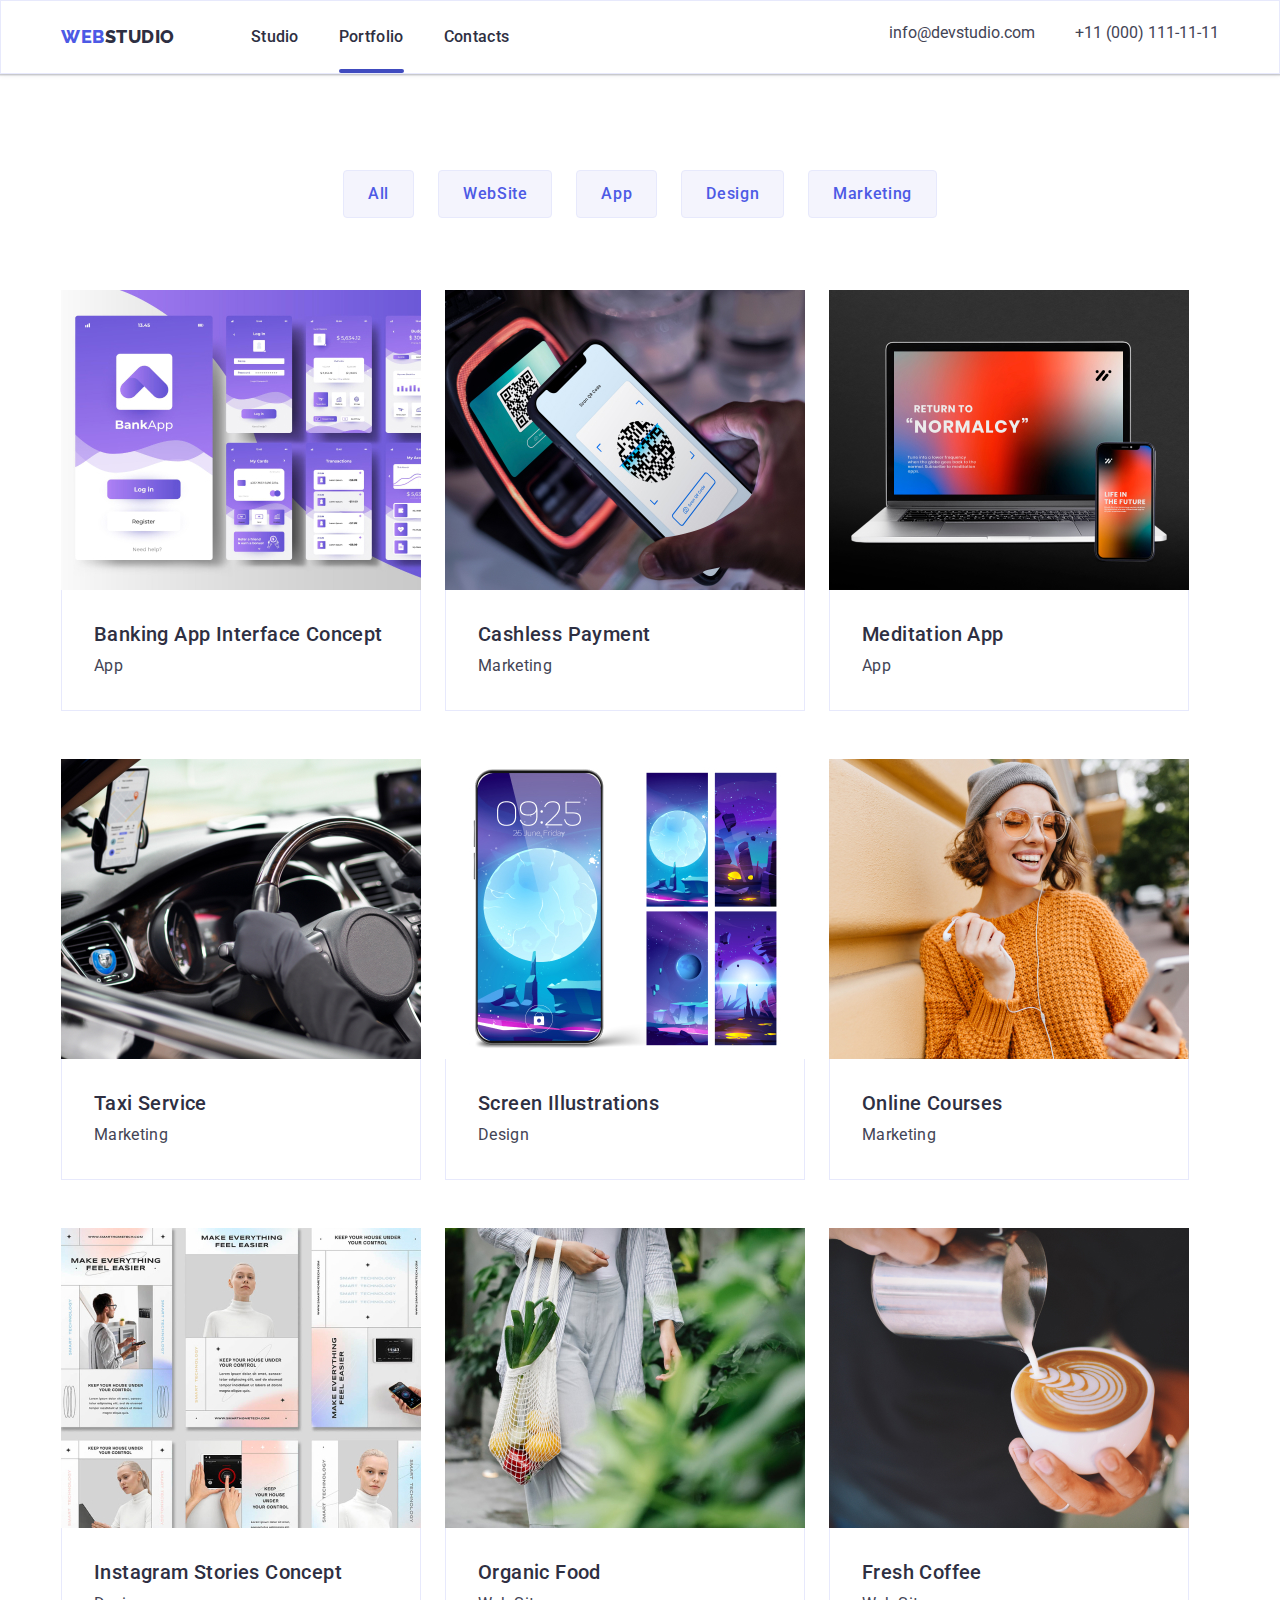
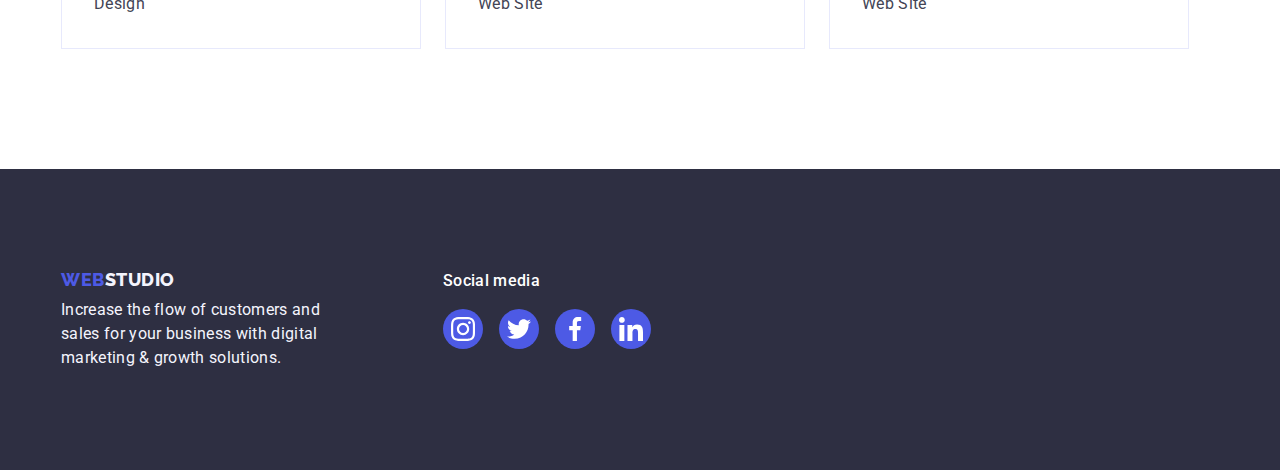
==== portfolio.html @ bb065ab0 "new home work" ====
<!DOCTYPE html>
<html lang="en">
  <head>
    <meta charset="UTF-8" />
    <meta http-equiv="X-UA-Compatible" content="IE=edge" />
    <meta name="viewport" content="width=device-width, initial-scale=1.0" />
    <link rel="stylesheet" href="https://cdnjs.cloudflare.com/ajax/libs/modern-normalize/1.1.0/modern-normalize.min.css" integrity="sha512-wpPYUAdjBVSE4KJnH1VR1HeZfpl1ub8YT/NKx4PuQ5NmX2tKuGu6U/JRp5y+Y8XG2tV+wKQpNHVUX03MfMFn9Q==" crossorigin="anonymous" referrerpolicy="no-referrer" />
    <link rel="stylesheet" href="css/styles.css">
    <link rel="preconnect" href="https://fonts.googleapis.com" />
    <link rel="preconnect" href="https://fonts.gstatic.com" crossorigin />
    <link
      href="https://fonts.googleapis.com/css2?family=Raleway:wght@800&family=Roboto:wght@400;500;700&display=swap" 
      rel="stylesheet"/>
    <title>webstudio</title>
  </head>
  <body>
    <!-- heder -->
        <header class="top-header">
      <div class="contejner header-cobntejner">
        <nav class="navigation">
          <a class="logo link" href="./index.html"
            >Web<span class="logo-color">Studio</span></a
          >
          <ul class="header-list list">
            <li class="header-item">
              <a class="header-link link" href="./index.html">Studio</a>
            </li>
            <li class="header-item">
              <a class="header-link link curent" href="./portfolio.html">Portfolio</a>
            </li>
            <li class="header-item">
              <a class="header-link link" href="">Contacts</a>
            </li>
          </ul>
        </nav>


      <address class="header-address">
        <ul class="header-address-list list">
          <li>
            <a class="mail-list link" href="mailto:info@devstudio.com"
              >info@devstudio.com</a
            >
          </li>
          <li>
            <a class="mail-list link" href="tel:+110001111111"
              >+11 (000) 111-11-11</a
            >
          </li>
        </ul>
      </address></div>
    </header>
    
    
    <main class="main-sektion">
      <!-- sektione1(portfolio) -->
      <section class="sektion-btn">
        <div class="contejner">
        <h1 hidden>portfolio</h1>
        <ul class="portrtfolio-list list">
          <li class="portfolio-item">
            <button class="filters-btn" type="button">All</button>
          </li>
          <li class="portfolio-item">
            <button class="filters-btn" type="button">WebSite</button>
          </li>
          <li class="portfolio-item">
            <button class="filters-btn" type="button">App</button>
          </li>
          <li class="portfolio-item">
            <button class="filters-btn" type="button">Design</button>
          </li>
          <li class="portfolio-item">
            <button class="filters-btn" type="button">Marketing</button>
          </li>
        </ul></div>

      <!-- sektione2 (portfolio) -->
    <div class="sektion-portfolio-contejner contejner">
      <ul class="btn-list list">
        <li class="lisr-item-btn">
          <div class="contejner-porfolio-wrap">
            <a class="img-btn link" href="">
          <img src="images/sekton-portfolio/img.jpg" 
          alt="banking app" width: 360px; height: 300px;> </img>
          <div class="portfolio-contejner-text">
            <p class="portfolio-cover-text">
            14 Stylish and User-Friendly App Design Concepts 
            · Task Manager App · Calorie Tracker App 
            · Exotic Fruit Ecommerce App · Cloud Storage App</p>
          </div>
          </div>
          <div class="btn-contejner">
          <h2 class="sektion-btn-name-app">Banking App Interface Concept</h2>
          <p class="sektion-btn-text">App</p></div>
          </a>
        </li>
        <li class="lisr-item-btn">
          <div class="contejner-porfolio-wrap">
            <a class="img-btn link" href="">
          <img src="images/sekton-portfolio/img2.jpg" 
          alt="cashless payment"
            width: 360px;
            height: 300px;>
          </img>
          <div class="portfolio-contejner-text">
            <p class="portfolio-cover-text">
            14 Stylish and User-Friendly App Design Concepts 
            · Task Manager App · Calorie Tracker App 
            · Exotic Fruit Ecommerce App · Cloud Storage App</p>
          </div>
          </div>
            <div class="btn-contejner">
            <h2 class="sektion-btn-name-app">Cashless Payment</h2>
            <p class="sektion-btn-text">Marketing</p></div>
          </a>
        </li>
        <li class="lisr-item-btn">
          <div class="contejner-porfolio-wrap">
            <a class="img-btn link" href="">
            <img src="images/sekton-portfolio/img3.jpg" 
            alt="meditation app"
            width: 360px;
            height: 300px;></img>
            <div class="portfolio-contejner-text">
            <p class="portfolio-cover-text">
            14 Stylish and User-Friendly App Design Concepts 
            · Task Manager App · Calorie Tracker App 
            · Exotic Fruit Ecommerce App · Cloud Storage App</p>
          </div>
          </div>
            <div class="btn-contejner">
            <h2 class="sektion-btn-name-app">Meditation App</h2>
            <p class="sektion-btn-text">App</p></div>
          </a>
        </li>
        <li class="lisr-item-btn">
          <div class="contejner-porfolio-wrap" >
            <a class="img-btn link" href="">
            <img src="images/sekton-portfolio/img4.jpg" alt="taxi service"width: 360px;height: 300px;>
            </img>
            <div class="portfolio-contejner-text">
            <p class="portfolio-cover-text">
            14 Stylish and User-Friendly App Design Concepts 
            · Task Manager App · Calorie Tracker App 
            · Exotic Fruit Ecommerce App · Cloud Storage App</p>
          </div>
          </div>
            <div class="btn-contejner">
            <h2 class="sektion-btn-name-app">Taxi Service</h2>
            <p class="sektion-btn-text">Marketing</p></div>
          </a>
        </li>
        <li class="lisr-item-btn">
          <div class="contejner-porfolio-wrap" >
            <a class="img-btn link" href="">
            <img src="images/sekton-portfolio/img5.jpg" alt="screen illustrations"width: 360px;height: 300px;>
          </img>
          <div class="portfolio-contejner-text">
            <p class="portfolio-cover-text">
            14 Stylish and User-Friendly App Design Concepts 
            · Task Manager App · Calorie Tracker App 
            · Exotic Fruit Ecommerce App · Cloud Storage App</p>
          </div>
          </div>
            <div class="btn-contejner">
            <h2 class="sektion-btn-name-app">Screen Illustrations</h2>
            <p class="sektion-btn-text">Design</p></div>
          </a>
        </li>
        <li class="lisr-item-btn">
          <div class="contejner-porfolio-wrap" >
            <a class="img-btn link" href="">
            <img src="images/sekton-portfolio/img6.jpg" alt="Online Courses"width: 360px;height: 300px;>
            </img>
            <div class="portfolio-contejner-text">
            <p class="portfolio-cover-text">
            14 Stylish and User-Friendly App Design Concepts 
            · Task Manager App · Calorie Tracker App 
            · Exotic Fruit Ecommerce App · Cloud Storage App</p>
          </div>
          </div>
            <div class="btn-contejner">
            <h2 class="sektion-btn-name-app">Online Courses</h2>
            <p class="sektion-btn-text">Marketing</p></div>
          </a>
        </li>
        <li class="lisr-item-btn">
          <div class="contejner-porfolio-wrap" >
            <a class="img-btn link" href="">
            <img src="images/sekton-portfolio/img7.jpg" alt="instagram stories concept" width: 360px;height: 300px;>
            </img>
            <div class="portfolio-contejner-text">
            <p class="portfolio-cover-text">
            14 Stylish and User-Friendly App Design Concepts 
            · Task Manager App · Calorie Tracker App 
            · Exotic Fruit Ecommerce App · Cloud Storage App</p>
          </div>
          </div>
          <div class="btn-contejner">
          <h2 class="sektion-btn-name-app">Instagram Stories Concept</h2>
          <p class="sektion-btn-text">Design</p></div>
          </a>
        </li>
        <li class="lisr-item-btn">
          <div class="contejner-porfolio-wrap" >
            <a class="img-btn link" href="">
            <img src="images/sekton-portfolio/img8.jpg" alt="organic food"width: 360px;height: 300px;>
          </img>
          <div class="portfolio-contejner-text">
            <p class="portfolio-cover-text">
            14 Stylish and User-Friendly App Design Concepts 
            · Task Manager App · Calorie Tracker App 
            · Exotic Fruit Ecommerce App · Cloud Storage App</p>
          </div>
          </div>
            <div class="btn-contejner">
            <h2 class="sektion-btn-name-app">Organic Food</h2>
            <p class="sektion-btn-text">Web Site</p></div>
          </a>
        </li>
        <li class="lisr-item-btn">
          <div class="contejner-porfolio-wrap" >
            <a class="img-btn link" href="">
            <img src="images/sekton-portfolio/img9.jpg" alt="fresh coffee"width: 360px;height: 300px;>
            </img>
            <div class="portfolio-contejner-text">
            <p class="portfolio-cover-text">
            14 Stylish and User-Friendly App Design Concepts 
            · Task Manager App · Calorie Tracker App 
            · Exotic Fruit Ecommerce App · Cloud Storage App</p>
          </div>
          </div>
            <div class="btn-contejner">
            <h2 class="sektion-btn-name-app">Fresh Coffee</h2>
            <p class="sektion-btn-text">Web Site</p></div>
          </a>
        </section>
        </li>
      </ul></div>
    </main>
<!-- ------------------------footer--------------------- -->
    <footer class="bottom-sektion">
      <div class="contejner">
        <ul class="footer-list list" >
          <li class="footer-item">
            <a class="logo-footer link" href="./index.html"
              >Web<span class="logo-color-footer">Studio</span></a>
            <p class="footer-text">
              Increase the flow of customers and sales for your business with
              digital marketing & growth solutions.
            </p>
          </li>
          <li>
            <p class="social-text">Social media</p>
            <ul class="footer-soc-list list">
                  <li class="footer-soc-item">
                    <a href="" class="footer-soc-link link">
                      <svg class="footer-icon" width="24" height="24">
                    <use href="./images/icons.svg#icon-instagram"></use>
                  </svg>
                    </a>
                  </li>
                  <li class="footer-soc-item">
                    <a href="" class="footer-soc-link link">
                      <svg class="footer-icon" width="24" height="24">
                    <use href="./images/icons.svg#icon-twitter"></use>
                  </svg>
                    </a>
                  </li>
                  <li class="footer-soc-item">
                    <a href="" class="footer-soc-link link">
                      <svg class="footer-icon" width="24" height="24">
                    <use href="./images/icons.svg#icon-facebook"></use>
                  </svg>
                    </a>
                  </li>
                  <li class="footer-soc-item">
                    <a href="" class="footer-soc-link link">
                      <svg class="footer-icon" width="24" height="24">
                    <use href="./images/icons.svg#icon-linkedin"></use>
                  </svg>
                </a>
          </li>
        </ul>
      </div>
    </footer>
  </body>
</html>
---- css/styles.css ----
body{ max-width: 1440px;
font-family: "Roboto", sans-serif;
color: #434455;
background-color: #FFFFFF;
padding: 0;
margin: 0 auto;
}
.list{ list-style: none; 
    padding: 0;
    margin: 0;
}

h1, h2, h3, h4, h5, h6{ margin: 0; }

p{ margin: 0;}


.link{ text-decoration: none;

}
:root {
    --color-slate: #8E8F99;
    --brand-color: #3f51b5;
    --color-ocean: #404BBF;}

/* -----------heder----------- */
.top-header{border: solid 1px #E7E9FC;
    box-shadow: 
    0px 2px 1px rgba(46, 47, 66, 0.08),
    0px 1px 1px rgba(46, 47, 66, 0.16),
    0px 1px 6px rgba(46, 47, 66, 0.08);
}
.navigation{
    display: flex;
    margin-right: auto;
    

}
.contejner{
width: 1158px;
margin: auto;
padding: 0 15px;


}
.header-cobntejner{
    display: flex;
}
.logo{ 
    font-family: "Raleway", sans-serif;
    font-style: normal;
    font-weight: 800;
    font-size: 18px;
    line-height: 1.17;
    display: flex;
    align-items: center;
    letter-spacing: 0.03em;
    text-transform: uppercase;
    color:#4d5ae5;
    margin-right: 76px;


}
.logo-color{
color:#2e2f42
}


.header-list{
display: flex;

}


.header-link{
    display: flex;
    font-weight: 500;
    font-size: 16px;
    line-height: 1.5;
    align-items: center;
    letter-spacing: 0.02em;
    color: #2E2F42;
    padding-top: 24px;
    padding-bottom: 24px;

}

.header-link:is(:hover, :focus){ color:#404BBF;
transition: transform 250ms linear;
}

.curent{
    position: relative;
}

.curent::after {
    content: "";
    width: 100%;
    height: 4px;
    left: 0;
    bottom: 0;
    position: absolute;
    border-radius: 2px;
    background-color: #404BBF;
}

.header-item{margin-right: 40px;}

.header-address{
padding: 20px 0;
}
.header-address-list{
    display: flex;
    gap: 40px;
}
.header-address-item{
    
}

.mail-list{
    font-style: normal;
    font-weight: 400;
    font-size: 16px;
    line-height: 1.5;;
    color: #434455;
    gap: 40px;
}

.mail-list:is(:hover, :focus) {
    color: #404BBF
}

/* -----------section1----------- */
.hero{
    background: #2E2F42;
    background-image:linear-gradient(
        rgba(46, 47, 66, 0.7),
        rgba(46, 47, 66, 0.7)
    ),
    url(../images/hero_bg.jpg);
    background-repeat: no-repeat;
    background-position: center;
    background-size: cover;
    padding: 188px 0;
}
.hero-contejner{

}
.hero-text{
    max-width: 496px;
    font-weight: 700;
    font-size: 56px;
    line-height: 1.07;
    text-align: center;
    letter-spacing: 0.02em;
    color: #FFFFFF;
    margin: auto;
    margin-bottom: 48px;
}


.hero-btn{
    width: 169px;
    height: 56px;
    font-family: "Roboto", sans-serif;
    font-weight: 500;
    font-size: 16px;
    line-height: 1.5;
    display: block;
    align-items: center;
    letter-spacing: 0.04em;
    color: #FFFFFF;
    background: #4D5AE5;
    margin: auto;
    border-radius: 4px;
    border: none;
}

    .hero-btn:is(:hover, :focus) {
    background-color: #404BBF;
    cursor: pointer;
    border: none;}
    



/* ---------------------------------section2------------------------ */
.setion-produkt-procesing{
    padding: 120px 0;
}

.hidden-sektion{
    
}
.products-procesing-contejner{

}

.products-procesing{
display: flex;
}
.products-procesing-title{
    font-weight: 500;
    font-size: 20px;
    line-height: 1.2;
    letter-spacing: 0.02em;
    color: #2E2F42;
    margin-bottom: 8px;
    

}
.produkt-svg-images{
margin-bottom: 8PX;
}
.list-produkt{
    margin-right: 24px;

}

.produkt-item-wrap{
}



.produkt-icon-link{
    width: 262px;
    height: 112px;   
    background: #F4F4FD;
    border-radius: 4px;
    display: flex;
    align-items: center;
    justify-content: center;
    margin-bottom: 8px;
}

.produkt-icon{

}
.products-procesing-text{
    font-weight: 400;
    font-size: 16px;
    line-height: 1.5;
    letter-spacing: 0.02em;
    color: #434455;
    width: 264px;
    
}





/* -----------section3----------- */
.projekt{
padding-bottom: 120px;
}
.projekt-title{
    text-align: center;
    font-weight: 700;
    font-size: 36px;
    line-height: 1.11;
    letter-spacing: 0.02em;
    text-transform: capitalize;
    color: #2e2f42;
    margin: auto;
    margin-bottom: 72px;

}
.projekt-contejner{
    display: flex;
    flex-wrap: wrap;

}

.projekt-list{
    display: flex;
    gap: 24px ;
}
.projekt-foto{
display: block;
    width: 100%;
    height: auto;
}
/* -----------section4----------- */
.team-sektion{
    background-color: #F4F4FD;
    padding: 120px 0;

}

.team-contejner{


}
.team{
    font-weight: 700;
    font-size: 36px;
    line-height: 1.11;
    text-align: center;
    letter-spacing: 0.02em;
    text-transform: capitalize;
    color:#2e2f42;
    margin-bottom: 72px;


}
.team-item{
    display: flex;
    gap: 24px;

}

.team-list-foto{
background-color: #FFFFFF;

}

.team-foto{display: block;
    width: 100%;
    height: auto;

}
.text-contejner{
    padding: 32px 0;
}


.team-name{
    font-weight: 500;
    font-size: 20px;
    line-height: 1.2;
    text-align: center;
    letter-spacing: 0.02em;
    color: #2E2F42;
    margin-bottom: 8px;
}
.team-position{
    font-weight: 400;
    font-size: 16px;
    line-height: 1.5;
    text-align: center;
    letter-spacing: 0.02em;
    margin-bottom: 8px;
}

.team-soc-list {
    display: flex;
    justify-content: center;
    gap: 24px;
}

.team-soc-item {
    width: 40px;
    height: 40px;
}

.team-soc-link {
    width: 100%;
    height: 100%;
    border-radius: 50%;
    background-color: #4D5AE5;
    display: flex;
    align-items: center;
    justify-content: center;
}
.team-soc-link:is(:hover, focus){
    background-color: #404BBF;
}
.team-icon{
    fill: #F4F4FD;
}
.team-foto{

}
/* ------------------sektion 5------------------- */
.customers {padding: 120px;
}

.customers-title {font-family: 'Roboto';
    font-style: normal;
    font-weight: 700;
    font-size: 36px;
    line-height: 1.11;
    text-align: center;
    letter-spacing: 0.02em;
    text-transform: capitalize;
    margin-bottom: 72px;
}

.customers-list {
    display: flex;
    justify-content: center;
    gap: 24px;
}
.customers-link:is(:hover, :focus){
border-color: #404BBF;
    transition: transform 250ms linear;
}
.customers-item {
    width: 168px;
    height: 88px;
}



.customers-link {
    width: 100%;
    height: 100%;
    display: flex;
    align-items: center;
    justify-content: center;
    border: 1px solid #8E8F99;
    border-radius: 4px;
    color: var(--color-slate)
}
.custom-icon {
    fill: var(--color-slate);
}
.customers-link:hover > .custom-icon{
    fill: var(--color-ocean)
}



/* -----------footer----------- */
.bottom-sektion{
    background-color: #2e2f42;
    padding: 100px 0;
}
.footer-list{
    display: flex;

}
.footer-item{

}
.logo-footer{
margin-bottom: 8px;
}

.footer-text {

}
.social-text{
    font-family: 'Roboto';
    font-style: normal;
    font-weight: 500;
    font-size: 16px;
    line-height: 1.5;
    letter-spacing: 0.02em;
    color: #FFFFFF;
    margin-bottom: 16px;
}
.logo-color-footer{
    color: #f4f4fd;
}
.logo-footer{
    font-family: "Raleway", sans-serif;
    font-style: normal;
    font-weight: 800;
    font-size: 18px;
    line-height: 1.17;
    display: flex;
    align-items: center;
    letter-spacing: 0.03em;
    text-transform: uppercase;
    color: #4d5ae5

}

.footer-text{
    font-weight: 400;
    font-size: 16px;
    line-height: 1.5;
    letter-spacing: 0.02em;
    color: #f4f4fd;
    width: 262px;
    margin-right: 120px;
}

.social-text {}

.footer-soc-list {
    display: flex;
    justify-content: center;
    gap: 16px;}

.footer-soc-item {
    width: 40px;
    height: 40px;
    display: inline-block;
}
.footer-soc-item :is(:hover, :focus) {
    background: #31D0AA;
    transition: transform 250ms linear;

}

.footer-soc-link {
    width: 100%;
    height: 100%;
    border-radius: 50%;
    background-color: #4D5AE5;
    display: flex;
    align-items: center;
    justify-content: center;
}


.footer-icon {
    fill: #FFFFFF ;
}
/* ------------------ sektione1(portfolio) ------------- */
.main-sektion{
    padding-top: 96px;
    padding-bottom: 120px ;
}

.filters{

}
.portrtfolio-list {
    display: flex;
    padding-left: 0;
    margin-bottom: 72px ;
    justify-content: center;
    gap: 24px;

}
img{display: block;
max-width: 100%;
height: auto;}
.portfolio-item{
}

.filters-btn{
    font-family: "Roboto", sans-serif;
    font-weight: 500;
    font-size: 16px;
    line-height: 1.5;
    display: flex;
    align-items: center;
    text-align: center;
    letter-spacing: 0.04em;
    color: #4d5ae5;
    background-color:#F4F4FD transparent;
    cursor: pointer;
    padding: 12px 24px 12px 24px;
    border-radius: 4px;
    display: flex;
    border: 1px solid #E7E9FC;
    flex-direction: row;
    align-items: center;
    height: 48px;
    background: #F4F4FD;
}

    .filters-btn:is(:hover, :focus) {
    color: #FFFFFF;
    background-color: #404BBF;
    cursor: pointer;
    box-shadow:
    0px 1px 6px rgba(46, 47, 66, 0.08),
    0px 1px 1px rgba(46, 47, 66, 0.16),
    0px 2px 1px rgba(46, 47, 66, 0.08);
}
.btn-contejner{
    border: bottom, left, right,#E7E9FC  1px; 
    padding: 32px;
}
/* ------------------ sektione2 (portfolio) ------------- */
.sektion-btn{

}
.lisr-item-btn{


}

.btn-list {
    display: flex;
    flex-wrap: wrap;
    gap: 48px 24px;
}

.lisr-item-btn {}

.contejner-porfolio-wrap {
    position: relative;
    overflow: hidden;
}

.img-btn {
    display: block;
    ;
}

.lisr-item-btn:hover {
    box-shadow:
        0px 1px 6px rgba(46, 47, 66, 0.08),
        0px 1px 1px rgba(46, 47, 66, 0.16),
        0px 2px 1px rgba(46, 47, 66, 0.08);
}

.lisr-item-btn:hover .portfolio-cover-text {
    transform: translate(0);
}

.portfolio-cover-text {
    position: absolute;
    padding: 40px;
    top: 0;
    background-color: #4D5AE5;
    font-size: 18px;
    font-weight: 600;
    color: #ffffff;
    height: 100%;
    transform: translateY(100%);
    transition: transform 250ms ease-in-out;
    overflow: auto;
}

.sektion-btn-name-app {
    font-weight: 500;
    font-size: 20px;
    line-height: 1.2;
    letter-spacing: 0.02em;
    color: #2E2F42;
    margin-bottom: 8px;
}

.sektion-btn-text {
    font-weight: 400;
    font-size: 16px;
    line-height: 1.5;
    letter-spacing: 0.02em;
    color: #434455;
}

.btn-contejner {
    border-right-width: 1px;
    border-right-style: solid;
    border-right-color: #E7E9FC;
    border-bottom-width: 1px;
    border-bottom-style: solid;
    border-bottom-color: #E7E9FC;
    border-left-width: 1px;
    border-left-style: solid;
    border-left-color: #E7E9FC;}

.backdrop{
    position: fixed;
    top: 0;
    width: 100%;
    height: 100%;
    background-color: rgba(46, 47, 66, 0.4);
    transition: opacity 250ms ease-in-out, visibility 250ms ease-in-out;
}

.modal{
    width: 408px;
    min-height: 576px;
    background-color: #fff;
    border-radius: 4px;
    position: absolute;
    top: 50%;
    left: 50%;
    transform: translate(-50%, -50%) scale(1);
    transition: transform 250ms ease-in-out;
    padding: 20px;
}
.backdrop.is-hidden .modal{
    transform: translate(-50%, -50%) scaleY(0);
}

.modal-btn{
    width: 24px;
    height: 24px;
    border-radius: 50px;
    border-color: transparent;
    display: block;
    margin-left: auto;
    fill: #8E8F99;
    border: solid 1px #999;
}
.modal:hover{fill: #404bbf;

}
.is-hidden{
opacity: 0;
visibility: hidden;
pointer-events: none;
}
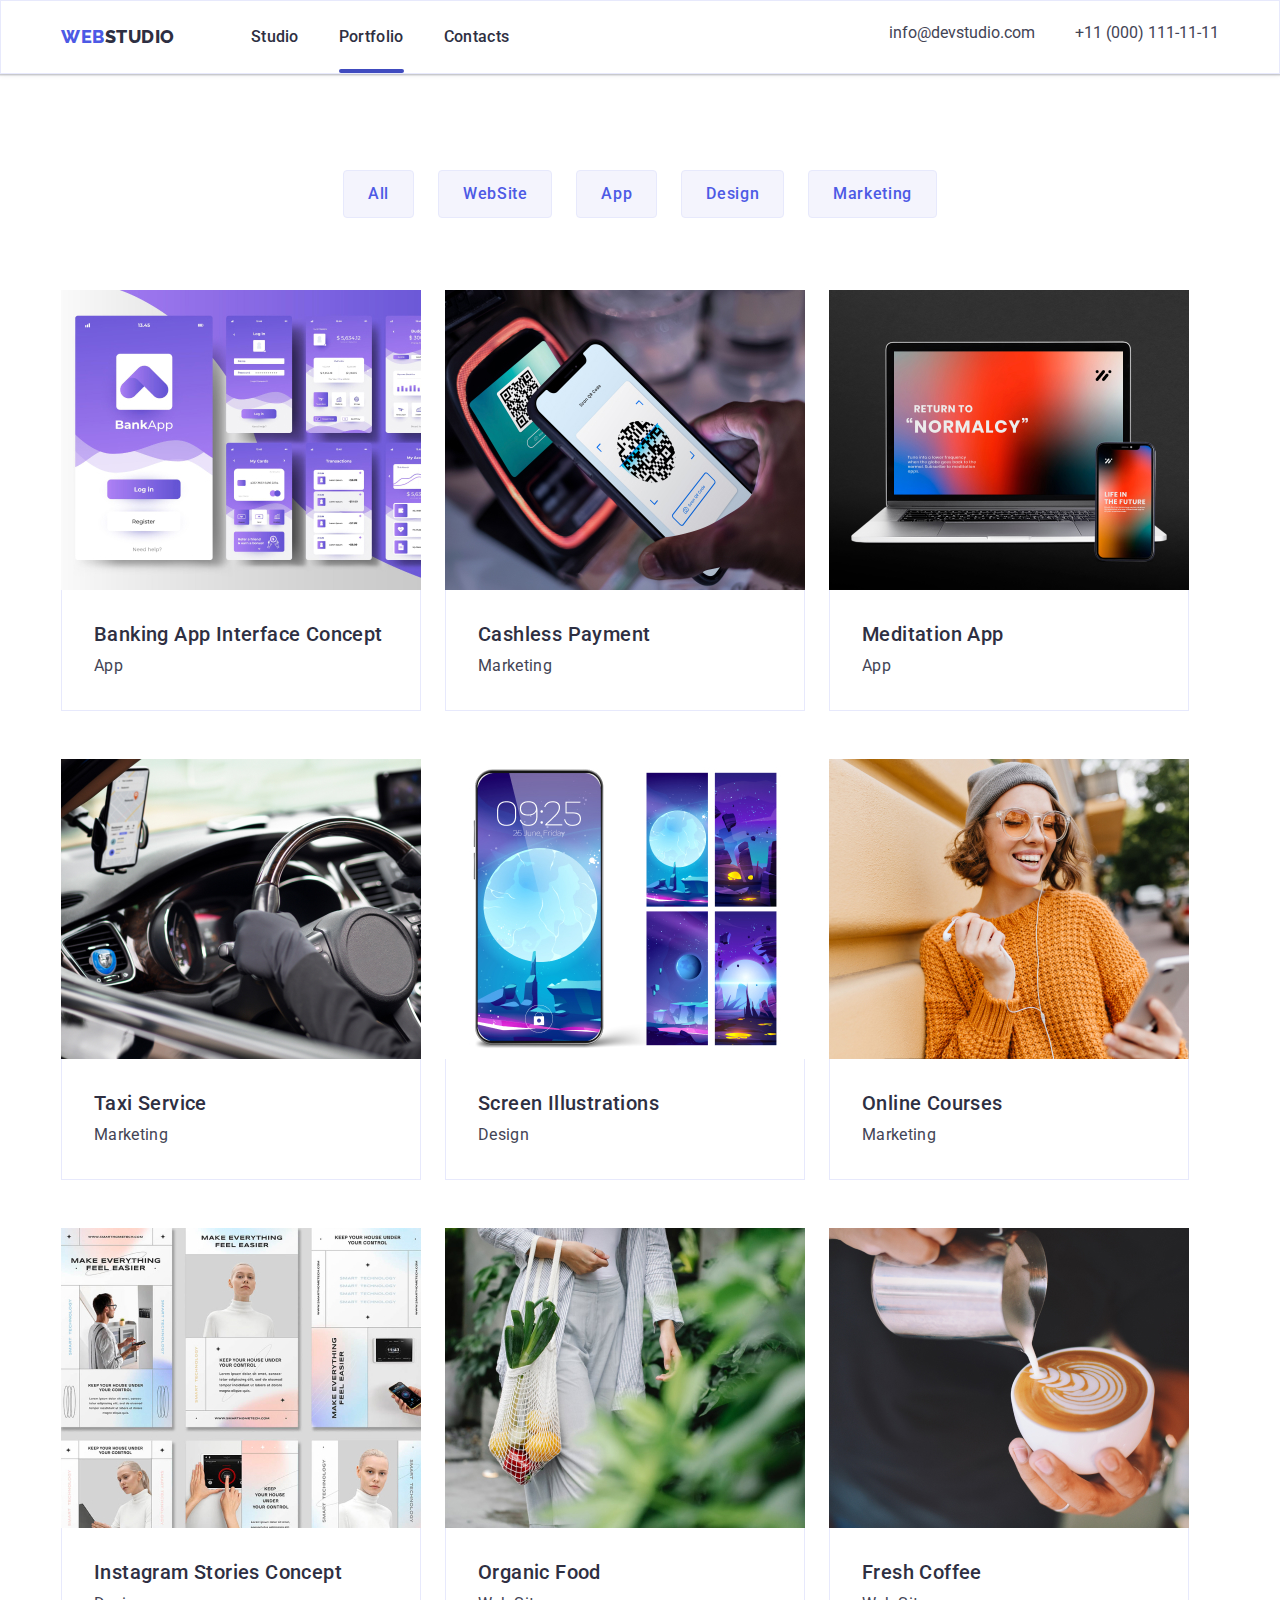
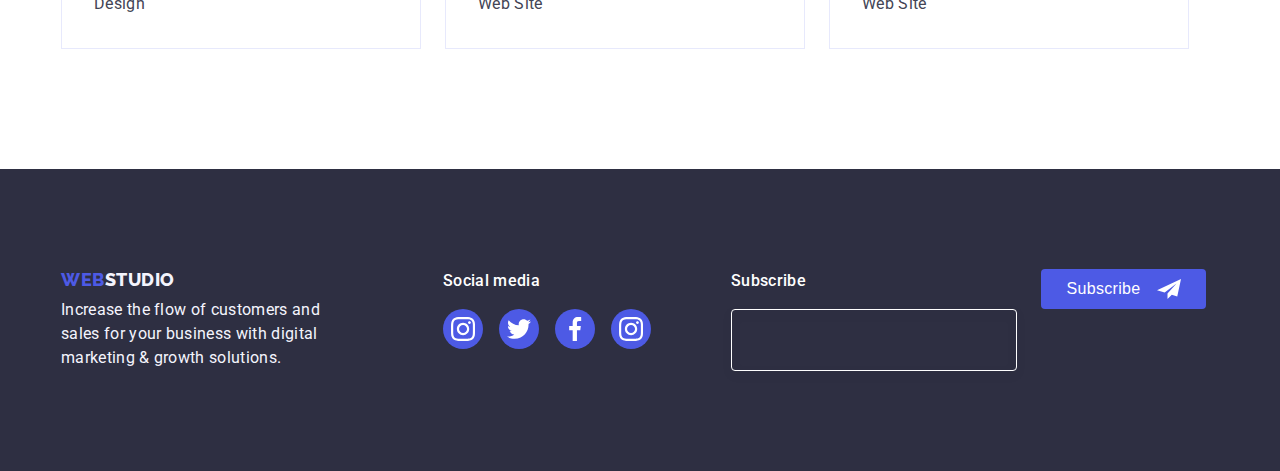
==== commit a36afc6a: "update" ====
--- a/portfolio.html
+++ b/portfolio.html
@@ -85,9 +85,7 @@
           alt="banking app" width: 360px; height: 300px;> </img>
           <div class="portfolio-contejner-text">
             <p class="portfolio-cover-text">
-            14 Stylish and User-Friendly App Design Concepts 
-            · Task Manager App · Calorie Tracker App 
-            · Exotic Fruit Ecommerce App · Cloud Storage App</p>
+            14 Stylish and User-Friendly App Design Concepts · Task Manager App · Calorie Tracker App · Exotic Fruit Ecommerce App · Cloud Storage App</p>
           </div>
           </div>
           <div class="btn-contejner">
@@ -105,9 +103,7 @@
           </img>
           <div class="portfolio-contejner-text">
             <p class="portfolio-cover-text">
-            14 Stylish and User-Friendly App Design Concepts 
-            · Task Manager App · Calorie Tracker App 
-            · Exotic Fruit Ecommerce App · Cloud Storage App</p>
+            14 Stylish and User-Friendly App Design Concepts · Task Manager App · Calorie Tracker App · Exotic Fruit Ecommerce App · Cloud Storage App</p>
           </div>
           </div>
             <div class="btn-contejner">
@@ -124,9 +120,7 @@
             height: 300px;></img>
             <div class="portfolio-contejner-text">
             <p class="portfolio-cover-text">
-            14 Stylish and User-Friendly App Design Concepts 
-            · Task Manager App · Calorie Tracker App 
-            · Exotic Fruit Ecommerce App · Cloud Storage App</p>
+            14 Stylish and User-Friendly App Design Concepts · Task Manager App · Calorie Tracker App · Exotic Fruit Ecommerce App · Cloud Storage App</p>
           </div>
           </div>
             <div class="btn-contejner">
@@ -141,9 +135,7 @@
             </img>
             <div class="portfolio-contejner-text">
             <p class="portfolio-cover-text">
-            14 Stylish and User-Friendly App Design Concepts 
-            · Task Manager App · Calorie Tracker App 
-            · Exotic Fruit Ecommerce App · Cloud Storage App</p>
+            14 Stylish and User-Friendly App Design Concepts · Task Manager App · Calorie Tracker App · Exotic Fruit Ecommerce App · Cloud Storage App</p>
           </div>
           </div>
             <div class="btn-contejner">
@@ -158,9 +150,7 @@
           </img>
           <div class="portfolio-contejner-text">
             <p class="portfolio-cover-text">
-            14 Stylish and User-Friendly App Design Concepts 
-            · Task Manager App · Calorie Tracker App 
-            · Exotic Fruit Ecommerce App · Cloud Storage App</p>
+            14 Stylish and User-Friendly App Design Concepts · Task Manager App · Calorie Tracker App · Exotic Fruit Ecommerce App · Cloud Storage App</p>
           </div>
           </div>
             <div class="btn-contejner">
@@ -175,9 +165,7 @@
             </img>
             <div class="portfolio-contejner-text">
             <p class="portfolio-cover-text">
-            14 Stylish and User-Friendly App Design Concepts 
-            · Task Manager App · Calorie Tracker App 
-            · Exotic Fruit Ecommerce App · Cloud Storage App</p>
+            14 Stylish and User-Friendly App Design Concepts · Task Manager App · Calorie Tracker App · Exotic Fruit Ecommerce App · Cloud Storage App</p>
           </div>
           </div>
             <div class="btn-contejner">
@@ -192,9 +180,7 @@
             </img>
             <div class="portfolio-contejner-text">
             <p class="portfolio-cover-text">
-            14 Stylish and User-Friendly App Design Concepts 
-            · Task Manager App · Calorie Tracker App 
-            · Exotic Fruit Ecommerce App · Cloud Storage App</p>
+            14 Stylish and User-Friendly App Design Concepts · Task Manager App · Calorie Tracker App · Exotic Fruit Ecommerce App · Cloud Storage App</p>
           </div>
           </div>
           <div class="btn-contejner">
@@ -209,9 +195,7 @@
           </img>
           <div class="portfolio-contejner-text">
             <p class="portfolio-cover-text">
-            14 Stylish and User-Friendly App Design Concepts 
-            · Task Manager App · Calorie Tracker App 
-            · Exotic Fruit Ecommerce App · Cloud Storage App</p>
+            14 Stylish and User-Friendly App Design Concepts · Task Manager App · Calorie Tracker App · Exotic Fruit Ecommerce App · Cloud Storage App</p>
           </div>
           </div>
             <div class="btn-contejner">
@@ -226,9 +210,7 @@
             </img>
             <div class="portfolio-contejner-text">
             <p class="portfolio-cover-text">
-            14 Stylish and User-Friendly App Design Concepts 
-            · Task Manager App · Calorie Tracker App 
-            · Exotic Fruit Ecommerce App · Cloud Storage App</p>
+            14 Stylish and User-Friendly App Design Concepts · Task Manager App · Calorie Tracker App · Exotic Fruit Ecommerce App · Cloud Storage App</p>
           </div>
           </div>
             <div class="btn-contejner">
@@ -241,50 +223,68 @@
     </main>
 <!-- ------------------------footer--------------------- -->
     <footer class="bottom-sektion">
-      <div class="contejner">
-        <ul class="footer-list list" >
-          <li class="footer-item">
+      <div class="footer-item contejner">
+          <div class="">
             <a class="logo-footer link" href="./index.html"
               >Web<span class="logo-color-footer">Studio</span></a>
             <p class="footer-text">
               Increase the flow of customers and sales for your business with
               digital marketing & growth solutions.
             </p>
-          </li>
-          <li>
+          </div>
+          <div class="soc-contejner">
             <p class="social-text">Social media</p>
             <ul class="footer-soc-list list">
-                  <li class="footer-soc-item">
-                    <a href="" class="footer-soc-link link">
-                      <svg class="footer-icon" width="24" height="24">
-                    <use href="./images/icons.svg#icon-instagram"></use>
+              <li class="footer-soc-item">
+                <a href="" class="footer-soc-link link">
+                  <svg class="footer-icon" width="24" height="24">
+                  <use href="./images/icons.svg#icon-instagram"></use>
+                </svg>
+                </a>
+              </li>
+              <li class="footer-soc-item">
+                <a href="" class="footer-soc-link link">
+                  <svg class="footer-icon" width="24" height="24">
+                <use href="./images/icons.svg#icon-twitter"></use>
+                </svg>
+                </a>
+              </li>
+              <li class="footer-soc-item">
+                <a href="" class="footer-soc-link link">
+                  <svg class="footer-icon" width="24" height="24">
+                  <use href="./images/icons.svg#icon-facebook"></use>
                   </svg>
-                    </a>
-                  </li>
-                  <li class="footer-soc-item">
-                    <a href="" class="footer-soc-link link">
-                      <svg class="footer-icon" width="24" height="24">
-                    <use href="./images/icons.svg#icon-twitter"></use>
-                  </svg>
-                    </a>
-                  </li>
-                  <li class="footer-soc-item">
-                    <a href="" class="footer-soc-link link">
-                      <svg class="footer-icon" width="24" height="24">
-                    <use href="./images/icons.svg#icon-facebook"></use>
-                  </svg>
-                    </a>
-                  </li>
-                  <li class="footer-soc-item">
-                    <a href="" class="footer-soc-link link">
-                      <svg class="footer-icon" width="24" height="24">
-                    <use href="./images/icons.svg#icon-linkedin"></use>
-                  </svg>
-                </a>
-          </li>
-        </ul>
-      </div>
-    </footer>
+                </a>
+              </li>
+              <li class="footer-soc-item">
+                <a href="" class="footer-soc-link link">
+                  <svg class="footer-icon" width="24" height="24">
+                <use href="./images/icons.svg#icon-instagram"></use>
+                </svg>
+                </a>
+              </li>
+            </ul>
+          </div>
+          <div class="subscribe-sectione">
+            <form>
+            <div class="sub-btn-wrap">
+              <label >
+                <span class="subscribe-titel">Subscribe</span>
+                <input 
+                  name="email"
+                  class="sub-input"
+                  type="email"
+                  required="E-mail">
+              </label>
+              <button class="sub-btn">Subscribe<svg class="sub-icons" weigth="24px" height="24px">
+                <use href="./images/icons.svg#icon-frame"></use>
+                </svg>
+              </button>
+            </div>
+            </form>
+          </div>
+        </div>
+      </footer>
   </body>
 </html>
 
--- a/css/styles.css
+++ b/css/styles.css
@@ -112,9 +112,6 @@
 .header-address-list{
     display: flex;
     gap: 40px;
-}
-.header-address-item{
-    
 }
 
 .mail-list{
@@ -143,9 +140,7 @@
     background-size: cover;
     padding: 188px 0;
 }
-.hero-contejner{
-
-}
+
 .hero-text{
     max-width: 496px;
     font-weight: 700;
@@ -162,7 +157,6 @@
 .hero-btn{
     width: 169px;
     height: 56px;
-    font-family: "Roboto", sans-serif;
     font-weight: 500;
     font-size: 16px;
     line-height: 1.5;
@@ -189,13 +183,6 @@
     padding: 120px 0;
 }
 
-.hidden-sektion{
-    
-}
-.products-procesing-contejner{
-
-}
-
 .products-procesing{
 display: flex;
 }
@@ -216,11 +203,6 @@
     margin-right: 24px;
 
 }
-
-.produkt-item-wrap{
-}
-
-
 
 .produkt-icon-link{
     width: 262px;
@@ -233,9 +215,7 @@
     margin-bottom: 8px;
 }
 
-.produkt-icon{
-
-}
+
 .products-procesing-text{
     font-weight: 400;
     font-size: 16px;
@@ -288,10 +268,6 @@
 
 }
 
-.team-contejner{
-
-
-}
 .team{
     font-weight: 700;
     font-size: 36px;
@@ -368,9 +344,6 @@
 }
 .team-icon{
     fill: #F4F4FD;
-}
-.team-foto{
-
 }
 /* ------------------sektion 5------------------- */
 .customers {padding: 120px;
@@ -427,19 +400,24 @@
     background-color: #2e2f42;
     padding: 100px 0;
 }
-.footer-list{
-    display: flex;
-
-}
+
 .footer-item{
-
+display: flex;
 }
 .logo-footer{
 margin-bottom: 8px;
 }
 
 .footer-text {
-
+    font-weight: 400;
+    font-size: 16px;
+    line-height: 0.66;
+    letter-spacing: 0.02em;
+    color: #F4F4FD;
+}
+
+.soc-contejner{
+margin-right: 80px;
 }
 .social-text{
     font-family: 'Roboto';
@@ -478,12 +456,17 @@
     margin-right: 120px;
 }
 
-.social-text {}
+.social-text {
+    width: 208px;
+    display: flex;
+}
 
 .footer-soc-list {
     display: flex;
     justify-content: center;
-    gap: 16px;}
+    gap: 16px;
+
+}
 
 .footer-soc-item {
     width: 40px;
@@ -516,9 +499,7 @@
     padding-bottom: 120px ;
 }
 
-.filters{
-
-}
+
 .portrtfolio-list {
     display: flex;
     padding-left: 0;
@@ -530,8 +511,7 @@
 img{display: block;
 max-width: 100%;
 height: auto;}
-.portfolio-item{
-}
+
 
 .filters-btn{
     font-family: "Roboto", sans-serif;
@@ -569,21 +549,12 @@
     padding: 32px;
 }
 /* ------------------ sektione2 (portfolio) ------------- */
-.sektion-btn{
-
-}
-.lisr-item-btn{
-
-
-}
 
 .btn-list {
     display: flex;
     flex-wrap: wrap;
     gap: 48px 24px;
 }
-
-.lisr-item-btn {}
 
 .contejner-porfolio-wrap {
     position: relative;
@@ -611,13 +582,14 @@
     padding: 40px;
     top: 0;
     background-color: #4D5AE5;
-    font-size: 18px;
-    font-weight: 600;
     color: #ffffff;
     height: 100%;
     transform: translateY(100%);
     transition: transform 250ms ease-in-out;
     overflow: auto;
+    font-weight: 400;
+    font-size: 16px;
+    letter-spacing: 0.02em;
 }
 
 .sektion-btn-name-app {
@@ -636,7 +608,36 @@
     letter-spacing: 0.02em;
     color: #434455;
 }
-
+.sub-btn-wrap{
+    display: flex;
+}
+.sub-btn{
+    width: 165px;
+    height: 40px;
+    border-radius: 4px;
+    background-color: #4D5AE5;
+    border: none;
+    color: #FFFFFF;
+    font-weight: 500;
+    font-size: 16px;
+    line-height: 0.66;
+    letter-spacing: 0.02em;
+    color: #FFFFFF;
+    display: flex;
+    flex-direction: row;
+    justify-content: center;
+    align-items: center;
+    padding: 8px 24px;
+    gap: 16px;
+    cursor: pointer;
+    outline: none;
+}
+
+.sub-icons{
+        width: 24px;
+    height: 24px;
+    fill: #FFFFFF
+}
 .btn-contejner {
     border-right-width: 1px;
     border-right-style: solid;
@@ -646,12 +647,39 @@
     border-bottom-color: #E7E9FC;
     border-left-width: 1px;
     border-left-style: solid;
-    border-left-color: #E7E9FC;}
+    border-left-color: #E7E9FC;
+}
+
+.subscribe-titel{
+    font-weight: 500;
+    font-size: 16px;
+    line-height: 24px;
+    letter-spacing: 0.02em;
+    color: #FFFFFF; display: flex;
+
+}
+.sub-input{
+    width: 264px;
+    height: 40px;
+    margin: 16px 24px 0 0;
+    border: 1px solid #FFFFFF;
+    filter: drop-shadow(0px 4px 4px rgba(0, 0, 0, 0.15));
+    border-radius: 4px;
+    font-style: normal;
+    font-weight: 400;
+    font-size: 12px;
+    background-color: transparent;
+    color: #FFFFFF;
+    padding: 10px
+
+}
+
+/* -----------------------------MODAL---------------------------- */
 
 .backdrop{
     position: fixed;
     top: 0;
-    width: 100%;
+    width: 1440px;
     height: 100%;
     background-color: rgba(46, 47, 66, 0.4);
     transition: opacity 250ms ease-in-out, visibility 250ms ease-in-out;
@@ -659,7 +687,6 @@
 
 .modal{
     width: 408px;
-    min-height: 576px;
     background-color: #fff;
     border-radius: 4px;
     position: absolute;
@@ -667,7 +694,11 @@
     left: 50%;
     transform: translate(-50%, -50%) scale(1);
     transition: transform 250ms ease-in-out;
-    padding: 20px;
+    padding-top: 72px;
+    padding-right:  20px;
+    padding-bottom: 20px;
+    padding-left: 20px;
+    
 }
 .backdrop.is-hidden .modal{
     transform: translate(-50%, -50%) scaleY(0);
@@ -677,17 +708,142 @@
     width: 24px;
     height: 24px;
     border-radius: 50px;
-    border-color: transparent;
-    display: block;
-    margin-left: auto;
-    fill: #8E8F99;
-    border: solid 1px #999;
-}
-.modal:hover{fill: #404bbf;
-
-}
+    position: absolute;
+}
+
+.btn-close-icons{
+
+}
+
 .is-hidden{
 opacity: 0;
 visibility: hidden;
 pointer-events: none;
+}
+.modal-titel{ 
+    font-style: 16px;
+    font-weight: 500;
+    text-align: center;
+    line-height: 24px;
+    letter-spacing: 0.02em;
+    color: #2E2F42;
+    margin-top: 24px;
+    margin-bottom: 16px;
+}
+.modal-wrap{
+    position: relative;
+}
+
+.modal-input{
+    width: 100%;
+    height: 40px;
+    border: 1px solid rgba(46, 47, 66, 0.4);
+    border-radius: 4px;
+    padding-left: 38px;
+    outline: transparent;
+    
+}
+
+.modal-input:focus {
+    border-color: #4D5AE5;
+}
+
+.modal-input:focus + .modal-icons {
+    fill: #4D5AE5;
+}
+
+.modal-icons{width: 18px;
+    position: absolute;
+    left: 16px;
+    top: 50%;
+    transform: translateY(-50%);
+}
+
+.input-contejner{
+    margin-bottom: 8px;
+}
+
+.modal-label {
+    font-weight: 400;
+    font-size: 12px;
+    letter-spacing: 0.01em;
+    color: #8E8F99;
+}
+
+.modal-label::placeholder{
+    font-size: 12px;
+    color:rgba(46, 47, 66, 0.4);
+}
+
+.modal-label span{
+    display: block;
+    margin-bottom: 4px;
+}
+
+.send-btn{
+    display: flex;
+    width: 169px;
+    height: 56px;
+    align-items: center;
+    background: #4D5AE5;
+    box-shadow: 0px 4px 4px rgba(0, 0, 0, 0.15);
+    border-radius: 4px;
+    font-weight: 500;
+    font-size: 16px;
+    line-height: 1.5;
+    color: #FFFFFF;
+    border: none;
+    margin: 0 auto;
+    letter-spacing: 0.04em;
+    justify-content: center;
+}
+.modal-textarea{
+    width: 100%;
+    height: 120px;
+    border: 1px solid rgba(46, 47, 66, 0.4);
+    border-radius: 4px;
+    padding: 16px;
+    outline: transparent;
+    font-weight: 400;
+    font-size: 12px;
+    resize: none;
+}
+.modal-textarea:focus {
+    border-color: #4D5AE5;
+}
+.check-text {
+    font-weight: 400;
+    font-size: 12px;
+    letter-spacing: 0.04em;
+    color: #8E8F99;
+    display: flex;
+    align-items: center;
+    margin: 16px 0 24px;
+}
+.check-text::before {
+    content: '';
+    width: 16px;
+    height: 16px;
+    border: 1px solid rgba(46, 47, 66, 0.4);
+    border-radius: 2px;
+}
+.input-check:checked + .check-text::before {
+    background-color: #4D5AE5;
+    border: none;
+    background-image: url(../images/check.svg);
+    background-position: center;
+    background-repeat: no-repeat;
+
+}
+.visuallv-hidden { 
+    position: absolute;
+    width: 1px;
+    height: 1px;
+    margin: -1px;
+    border: 0;
+    padding: 0;
+    white-space: nowrap;
+    clip-path: inset (100%);
+    clip: rect(0 0 0 0);
+    overflow: hidden;
 }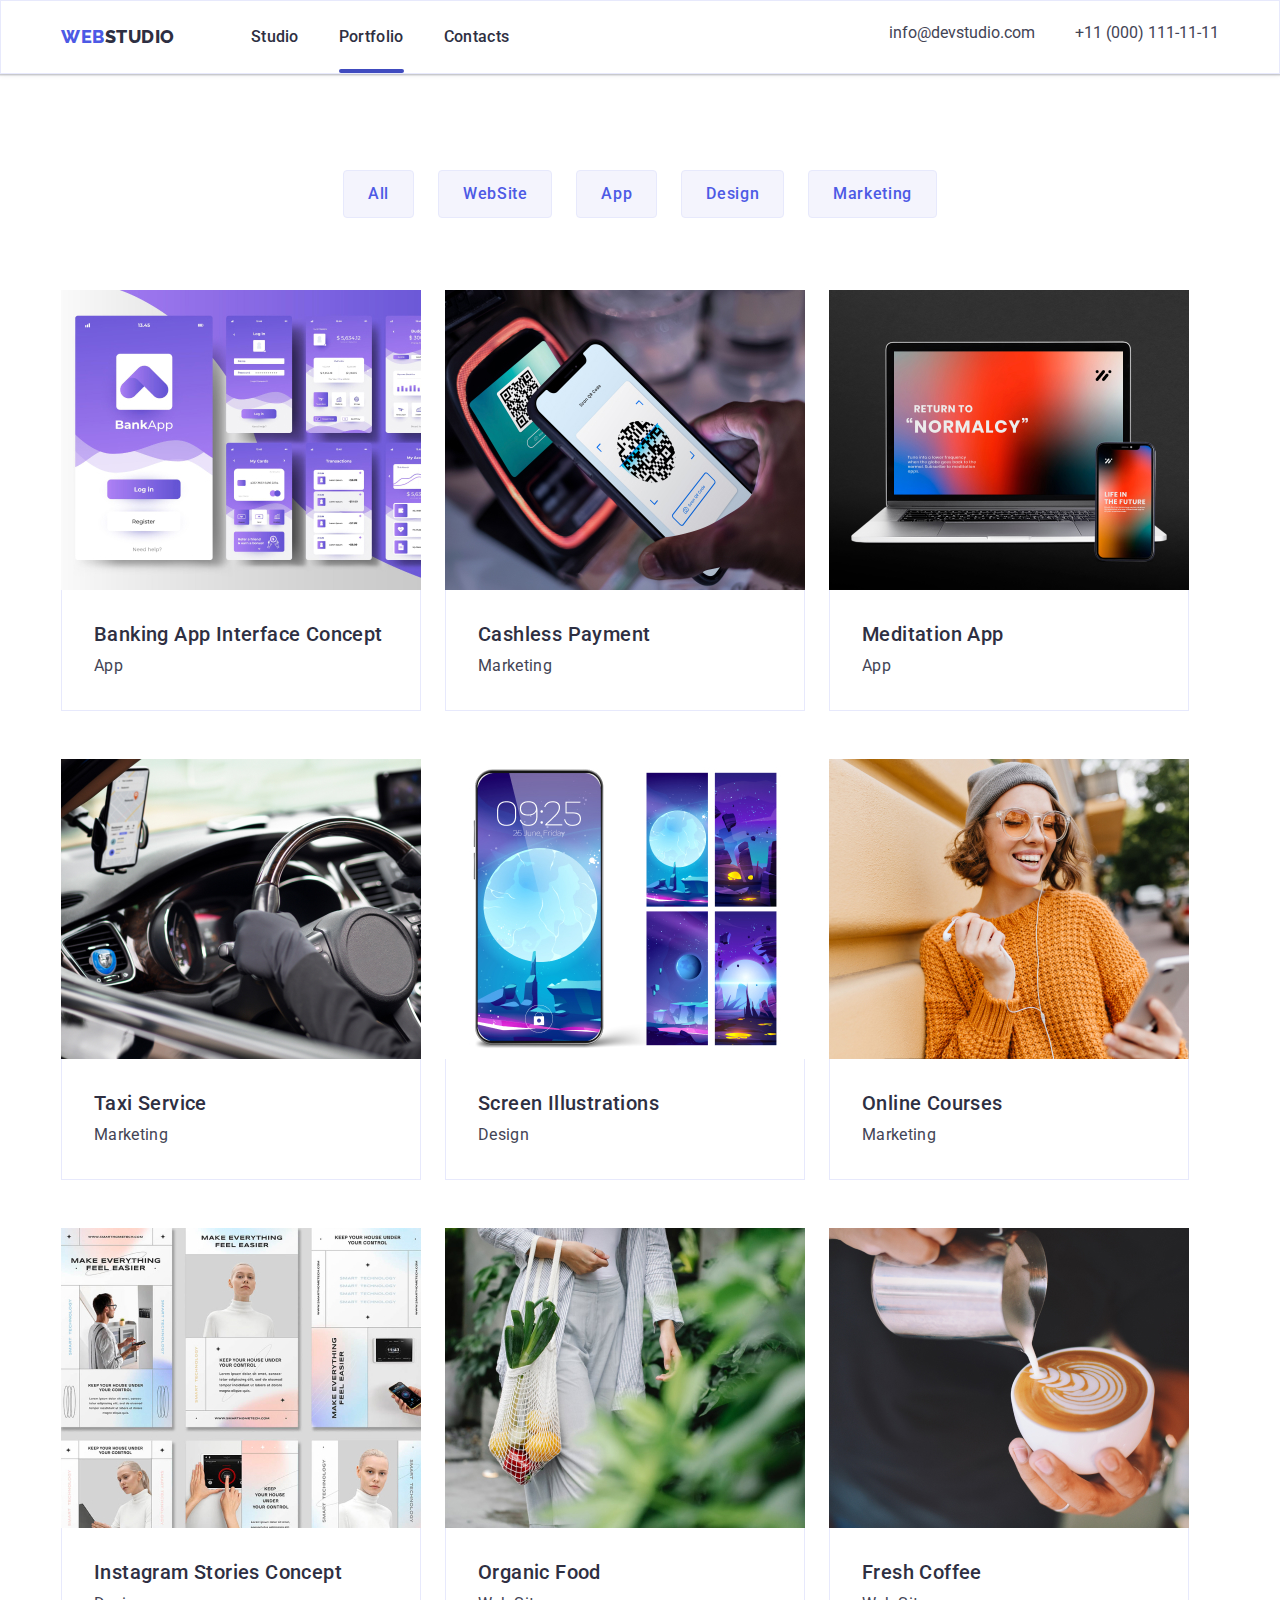
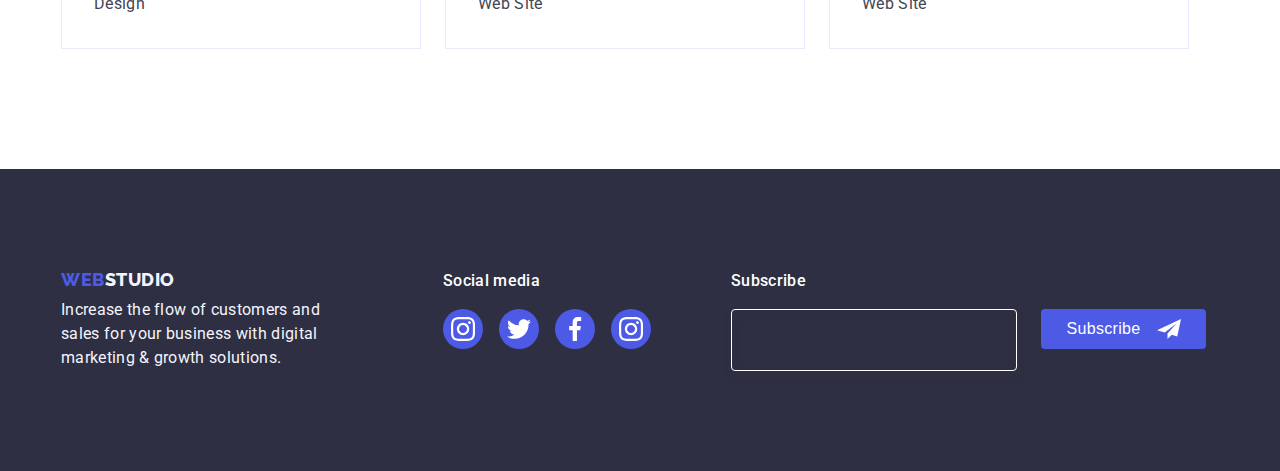
==== commit ba9fbfff: "last update" ====
--- a/portfolio.html
+++ b/portfolio.html
@@ -4,18 +4,25 @@
     <meta charset="UTF-8" />
     <meta http-equiv="X-UA-Compatible" content="IE=edge" />
     <meta name="viewport" content="width=device-width, initial-scale=1.0" />
-    <link rel="stylesheet" href="https://cdnjs.cloudflare.com/ajax/libs/modern-normalize/1.1.0/modern-normalize.min.css" integrity="sha512-wpPYUAdjBVSE4KJnH1VR1HeZfpl1ub8YT/NKx4PuQ5NmX2tKuGu6U/JRp5y+Y8XG2tV+wKQpNHVUX03MfMFn9Q==" crossorigin="anonymous" referrerpolicy="no-referrer" />
-    <link rel="stylesheet" href="css/styles.css">
+    <link
+      rel="stylesheet"
+      href="https://cdnjs.cloudflare.com/ajax/libs/modern-normalize/1.1.0/modern-normalize.min.css"
+      integrity="sha512-wpPYUAdjBVSE4KJnH1VR1HeZfpl1ub8YT/NKx4PuQ5NmX2tKuGu6U/JRp5y+Y8XG2tV+wKQpNHVUX03MfMFn9Q=="
+      crossorigin="anonymous"
+      referrerpolicy="no-referrer"
+    />
+    <link rel="stylesheet" href="css/styles.css" />
     <link rel="preconnect" href="https://fonts.googleapis.com" />
     <link rel="preconnect" href="https://fonts.gstatic.com" crossorigin />
     <link
-      href="https://fonts.googleapis.com/css2?family=Raleway:wght@800&family=Roboto:wght@400;500;700&display=swap" 
-      rel="stylesheet"/>
+      href="https://fonts.googleapis.com/css2?family=Raleway:wght@800&family=Roboto:wght@400;500;700&display=swap"
+      rel="stylesheet"
+    />
     <title>webstudio</title>
   </head>
   <body>
     <!-- heder -->
-        <header class="top-header">
+    <header class="top-header">
       <div class="contejner header-cobntejner">
         <nav class="navigation">
           <a class="logo link" href="./index.html"
@@ -26,7 +33,9 @@
               <a class="header-link link" href="./index.html">Studio</a>
             </li>
             <li class="header-item">
-              <a class="header-link link curent" href="./portfolio.html">Portfolio</a>
+              <a class="header-link link curent" href="./portfolio.html"
+                >Portfolio</a
+              >
             </li>
             <li class="header-item">
               <a class="header-link link" href="">Contacts</a>
@@ -34,257 +43,300 @@
           </ul>
         </nav>
 
+        <address class="header-address">
+          <ul class="header-address-list list">
+            <li>
+              <a class="mail-list link" href="mailto:info@devstudio.com"
+                >info@devstudio.com</a
+              >
+            </li>
+            <li>
+              <a class="mail-list link" href="tel:+110001111111"
+                >+11 (000) 111-11-11</a
+              >
+            </li>
+          </ul>
+        </address>
+      </div>
+    </header>
 
-      <address class="header-address">
-        <ul class="header-address-list list">
-          <li>
-            <a class="mail-list link" href="mailto:info@devstudio.com"
-              >info@devstudio.com</a
-            >
-          </li>
-          <li>
-            <a class="mail-list link" href="tel:+110001111111"
-              >+11 (000) 111-11-11</a
-            >
-          </li>
-        </ul>
-      </address></div>
-    </header>
-    
-    
     <main class="main-sektion">
       <!-- sektione1(portfolio) -->
       <section class="sektion-btn">
         <div class="contejner">
-        <h1 hidden>portfolio</h1>
-        <ul class="portrtfolio-list list">
-          <li class="portfolio-item">
-            <button class="filters-btn" type="button">All</button>
-          </li>
-          <li class="portfolio-item">
-            <button class="filters-btn" type="button">WebSite</button>
-          </li>
-          <li class="portfolio-item">
-            <button class="filters-btn" type="button">App</button>
-          </li>
-          <li class="portfolio-item">
-            <button class="filters-btn" type="button">Design</button>
-          </li>
-          <li class="portfolio-item">
-            <button class="filters-btn" type="button">Marketing</button>
-          </li>
-        </ul></div>
+          <h1 hidden>portfolio</h1>
+          <ul class="portrtfolio-list list">
+            <li class="portfolio-item">
+              <button class="filters-btn" type="button">All</button>
+            </li>
+            <li class="portfolio-item">
+              <button class="filters-btn" type="button">WebSite</button>
+            </li>
+            <li class="portfolio-item">
+              <button class="filters-btn" type="button">App</button>
+            </li>
+            <li class="portfolio-item">
+              <button class="filters-btn" type="button">Design</button>
+            </li>
+            <li class="portfolio-item">
+              <button class="filters-btn" type="button">Marketing</button>
+            </li>
+          </ul>
+        </div>
 
-      <!-- sektione2 (portfolio) -->
-    <div class="sektion-portfolio-contejner contejner">
-      <ul class="btn-list list">
-        <li class="lisr-item-btn">
-          <div class="contejner-porfolio-wrap">
-            <a class="img-btn link" href="">
-          <img src="images/sekton-portfolio/img.jpg" 
-          alt="banking app" width: 360px; height: 300px;> </img>
-          <div class="portfolio-contejner-text">
-            <p class="portfolio-cover-text">
-            14 Stylish and User-Friendly App Design Concepts · Task Manager App · Calorie Tracker App · Exotic Fruit Ecommerce App · Cloud Storage App</p>
-          </div>
-          </div>
-          <div class="btn-contejner">
-          <h2 class="sektion-btn-name-app">Banking App Interface Concept</h2>
-          <p class="sektion-btn-text">App</p></div>
-          </a>
-        </li>
-        <li class="lisr-item-btn">
-          <div class="contejner-porfolio-wrap">
-            <a class="img-btn link" href="">
-          <img src="images/sekton-portfolio/img2.jpg" 
-          alt="cashless payment"
-            width: 360px;
-            height: 300px;>
-          </img>
-          <div class="portfolio-contejner-text">
-            <p class="portfolio-cover-text">
-            14 Stylish and User-Friendly App Design Concepts · Task Manager App · Calorie Tracker App · Exotic Fruit Ecommerce App · Cloud Storage App</p>
-          </div>
-          </div>
-            <div class="btn-contejner">
-            <h2 class="sektion-btn-name-app">Cashless Payment</h2>
-            <p class="sektion-btn-text">Marketing</p></div>
-          </a>
-        </li>
-        <li class="lisr-item-btn">
-          <div class="contejner-porfolio-wrap">
-            <a class="img-btn link" href="">
-            <img src="images/sekton-portfolio/img3.jpg" 
-            alt="meditation app"
-            width: 360px;
-            height: 300px;></img>
-            <div class="portfolio-contejner-text">
-            <p class="portfolio-cover-text">
-            14 Stylish and User-Friendly App Design Concepts · Task Manager App · Calorie Tracker App · Exotic Fruit Ecommerce App · Cloud Storage App</p>
-          </div>
-          </div>
-            <div class="btn-contejner">
-            <h2 class="sektion-btn-name-app">Meditation App</h2>
-            <p class="sektion-btn-text">App</p></div>
-          </a>
-        </li>
-        <li class="lisr-item-btn">
-          <div class="contejner-porfolio-wrap" >
-            <a class="img-btn link" href="">
-            <img src="images/sekton-portfolio/img4.jpg" alt="taxi service"width: 360px;height: 300px;>
-            </img>
-            <div class="portfolio-contejner-text">
-            <p class="portfolio-cover-text">
-            14 Stylish and User-Friendly App Design Concepts · Task Manager App · Calorie Tracker App · Exotic Fruit Ecommerce App · Cloud Storage App</p>
-          </div>
-          </div>
-            <div class="btn-contejner">
-            <h2 class="sektion-btn-name-app">Taxi Service</h2>
-            <p class="sektion-btn-text">Marketing</p></div>
-          </a>
-        </li>
-        <li class="lisr-item-btn">
-          <div class="contejner-porfolio-wrap" >
-            <a class="img-btn link" href="">
-            <img src="images/sekton-portfolio/img5.jpg" alt="screen illustrations"width: 360px;height: 300px;>
-          </img>
-          <div class="portfolio-contejner-text">
-            <p class="portfolio-cover-text">
-            14 Stylish and User-Friendly App Design Concepts · Task Manager App · Calorie Tracker App · Exotic Fruit Ecommerce App · Cloud Storage App</p>
-          </div>
-          </div>
-            <div class="btn-contejner">
-            <h2 class="sektion-btn-name-app">Screen Illustrations</h2>
-            <p class="sektion-btn-text">Design</p></div>
-          </a>
-        </li>
-        <li class="lisr-item-btn">
-          <div class="contejner-porfolio-wrap" >
-            <a class="img-btn link" href="">
-            <img src="images/sekton-portfolio/img6.jpg" alt="Online Courses"width: 360px;height: 300px;>
-            </img>
-            <div class="portfolio-contejner-text">
-            <p class="portfolio-cover-text">
-            14 Stylish and User-Friendly App Design Concepts · Task Manager App · Calorie Tracker App · Exotic Fruit Ecommerce App · Cloud Storage App</p>
-          </div>
-          </div>
-            <div class="btn-contejner">
-            <h2 class="sektion-btn-name-app">Online Courses</h2>
-            <p class="sektion-btn-text">Marketing</p></div>
-          </a>
-        </li>
-        <li class="lisr-item-btn">
-          <div class="contejner-porfolio-wrap" >
-            <a class="img-btn link" href="">
-            <img src="images/sekton-portfolio/img7.jpg" alt="instagram stories concept" width: 360px;height: 300px;>
-            </img>
-            <div class="portfolio-contejner-text">
-            <p class="portfolio-cover-text">
-            14 Stylish and User-Friendly App Design Concepts · Task Manager App · Calorie Tracker App · Exotic Fruit Ecommerce App · Cloud Storage App</p>
-          </div>
-          </div>
-          <div class="btn-contejner">
-          <h2 class="sektion-btn-name-app">Instagram Stories Concept</h2>
-          <p class="sektion-btn-text">Design</p></div>
-          </a>
-        </li>
-        <li class="lisr-item-btn">
-          <div class="contejner-porfolio-wrap" >
-            <a class="img-btn link" href="">
-            <img src="images/sekton-portfolio/img8.jpg" alt="organic food"width: 360px;height: 300px;>
-          </img>
-          <div class="portfolio-contejner-text">
-            <p class="portfolio-cover-text">
-            14 Stylish and User-Friendly App Design Concepts · Task Manager App · Calorie Tracker App · Exotic Fruit Ecommerce App · Cloud Storage App</p>
-          </div>
-          </div>
-            <div class="btn-contejner">
-            <h2 class="sektion-btn-name-app">Organic Food</h2>
-            <p class="sektion-btn-text">Web Site</p></div>
-          </a>
-        </li>
-        <li class="lisr-item-btn">
-          <div class="contejner-porfolio-wrap" >
-            <a class="img-btn link" href="">
-            <img src="images/sekton-portfolio/img9.jpg" alt="fresh coffee"width: 360px;height: 300px;>
-            </img>
-            <div class="portfolio-contejner-text">
-            <p class="portfolio-cover-text">
-            14 Stylish and User-Friendly App Design Concepts · Task Manager App · Calorie Tracker App · Exotic Fruit Ecommerce App · Cloud Storage App</p>
-          </div>
-          </div>
-            <div class="btn-contejner">
-            <h2 class="sektion-btn-name-app">Fresh Coffee</h2>
-            <p class="sektion-btn-text">Web Site</p></div>
-          </a>
-        </section>
-        </li>
-      </ul></div>
+        <!-- sektione2 (portfolio) -->
+        <div class="sektion-portfolio-contejner contejner">
+          <ul class="btn-list list">
+            <li class="lisr-item-btn">
+              <div class="contejner-porfolio-wrap">
+                <a class="img-btn link" href="">
+                  <img src="images/sekton-portfolio/img.jpg" alt="banking app"
+                /></a>
+                <div class="portfolio-contejner-text">
+                  <p class="portfolio-cover-text">
+                    14 Stylish and User-Friendly App Design Concepts · Task
+                    Manager App · Calorie Tracker App · Exotic Fruit Ecommerce
+                    App · Cloud Storage App
+                  </p>
+                </div>
+              </div>
+              <div class="btn-contejner">
+                <h2 class="sektion-btn-name-app">
+                  Banking App Interface Concept
+                </h2>
+                <p class="sektion-btn-text">App</p>
+              </div>
+            </li>
+            <li class="lisr-item-btn">
+              <div class="contejner-porfolio-wrap">
+                <a class="img-btn link" href="">
+                  <img
+                    src="images/sekton-portfolio/img2.jpg"
+                    alt="cashless payment"
+                /></a>
+                <div class="portfolio-contejner-text">
+                  <p class="portfolio-cover-text">
+                    14 Stylish and User-Friendly App Design Concepts · Task
+                    Manager App · Calorie Tracker App · Exotic Fruit Ecommerce
+                    App · Cloud Storage App
+                  </p>
+                </div>
+              </div>
+              <div class="btn-contejner">
+                <h2 class="sektion-btn-name-app">Cashless Payment</h2>
+                <p class="sektion-btn-text">Marketing</p>
+              </div>
+            </li>
+            <li class="lisr-item-btn">
+              <div class="contejner-porfolio-wrap">
+                <a class="img-btn link" href="">
+                  <img
+                    src="images/sekton-portfolio/img3.jpg"
+                    alt="meditation app"
+                /></a>
+                <div class="portfolio-contejner-text">
+                  <p class="portfolio-cover-text">
+                    14 Stylish and User-Friendly App Design Concepts · Task
+                    Manager App · Calorie Tracker App · Exotic Fruit Ecommerce
+                    App · Cloud Storage App
+                  </p>
+                </div>
+              </div>
+              <div class="btn-contejner">
+                <h2 class="sektion-btn-name-app">Meditation App</h2>
+                <p class="sektion-btn-text">App</p>
+              </div>
+            </li>
+            <li class="lisr-item-btn">
+              <div class="contejner-porfolio-wrap">
+                <a class="img-btn link" href="">
+                  <img
+                    src="images/sekton-portfolio/img4.jpg"
+                    alt="taxi service"
+                /></a>
+                <div class="portfolio-contejner-text">
+                  <p class="portfolio-cover-text">
+                    14 Stylish and User-Friendly App Design Concepts · Task
+                    Manager App · Calorie Tracker App · Exotic Fruit Ecommerce
+                    App · Cloud Storage App
+                  </p>
+                </div>
+              </div>
+              <div class="btn-contejner">
+                <h2 class="sektion-btn-name-app">Taxi Service</h2>
+                <p class="sektion-btn-text">Marketing</p>
+              </div>
+            </li>
+            <li class="lisr-item-btn">
+              <div class="contejner-porfolio-wrap">
+                <a class="img-btn link" href="">
+                  <img
+                    src="images/sekton-portfolio/img5.jpg"
+                    alt="screen illustrations"
+                /></a>
+                <div class="portfolio-contejner-text">
+                  <p class="portfolio-cover-text">
+                    14 Stylish and User-Friendly App Design Concepts · Task
+                    Manager App · Calorie Tracker App · Exotic Fruit Ecommerce
+                    App · Cloud Storage App
+                  </p>
+                </div>
+              </div>
+              <div class="btn-contejner">
+                <h2 class="sektion-btn-name-app">Screen Illustrations</h2>
+                <p class="sektion-btn-text">Design</p>
+              </div>
+            </li>
+            <li class="lisr-item-btn">
+              <div class="contejner-porfolio-wrap">
+                <a class="img-btn link" href="">
+                  <img
+                    src="images/sekton-portfolio/img6.jpg"
+                    alt="Online Courses"
+                /></a>
+                <div class="portfolio-contejner-text">
+                  <p class="portfolio-cover-text">
+                    14 Stylish and User-Friendly App Design Concepts · Task
+                    Manager App · Calorie Tracker App · Exotic Fruit Ecommerce
+                    App · Cloud Storage App
+                  </p>
+                </div>
+              </div>
+              <div class="btn-contejner">
+                <h2 class="sektion-btn-name-app">Online Courses</h2>
+                <p class="sektion-btn-text">Marketing</p>
+              </div>
+            </li>
+            <li class="lisr-item-btn">
+              <div class="contejner-porfolio-wrap">
+                <a class="img-btn link" href="">
+                  <img
+                    src="images/sekton-portfolio/img7.jpg"
+                    alt="instagram stories concept"
+                /></a>
+                <div class="portfolio-contejner-text">
+                  <p class="portfolio-cover-text">
+                    14 Stylish and User-Friendly App Design Concepts · Task
+                    Manager App · Calorie Tracker App · Exotic Fruit Ecommerce
+                    App · Cloud Storage App
+                  </p>
+                </div>
+              </div>
+              <div class="btn-contejner">
+                <h2 class="sektion-btn-name-app">Instagram Stories Concept</h2>
+                <p class="sektion-btn-text">Design</p>
+              </div>
+            </li>
+            <li class="lisr-item-btn">
+              <div class="contejner-porfolio-wrap">
+                <a class="img-btn link" href="">
+                  <img
+                    src="images/sekton-portfolio/img8.jpg"
+                    alt="organic food"
+                /></a>
+                <div class="portfolio-contejner-text">
+                  <p class="portfolio-cover-text">
+                    14 Stylish and User-Friendly App Design Concepts · Task
+                    Manager App · Calorie Tracker App · Exotic Fruit Ecommerce
+                    App · Cloud Storage App
+                  </p>
+                </div>
+              </div>
+              <div class="btn-contejner">
+                <h2 class="sektion-btn-name-app">Organic Food</h2>
+                <p class="sektion-btn-text">Web Site</p>
+              </div>
+            </li>
+            <li class="lisr-item-btn">
+              <div class="contejner-porfolio-wrap">
+                <a class="img-btn link" href="">
+                  <img
+                    src="images/sekton-portfolio/img9.jpg"
+                    alt="fresh coffee"
+                /></a>
+                <div class="portfolio-contejner-text">
+                  <p class="portfolio-cover-text">
+                    14 Stylish and User-Friendly App Design Concepts · Task
+                    Manager App · Calorie Tracker App · Exotic Fruit Ecommerce
+                    App · Cloud Storage App
+                  </p>
+                </div>
+              </div>
+              <div class="btn-contejner">
+                <h2 class="sektion-btn-name-app">Fresh Coffee</h2>
+                <p class="sektion-btn-text">Web Site</p>
+              </div>
+            </li>
+          </ul>
+        </div>
+      </section>
     </main>
-<!-- ------------------------footer--------------------- -->
+    <!-- ------------------------footer--------------------- -->
     <footer class="bottom-sektion">
       <div class="footer-item contejner">
-          <div class="">
-            <a class="logo-footer link" href="./index.html"
-              >Web<span class="logo-color-footer">Studio</span></a>
-            <p class="footer-text">
-              Increase the flow of customers and sales for your business with
-              digital marketing & growth solutions.
-            </p>
-          </div>
-          <div class="soc-contejner">
-            <p class="social-text">Social media</p>
-            <ul class="footer-soc-list list">
-              <li class="footer-soc-item">
-                <a href="" class="footer-soc-link link">
-                  <svg class="footer-icon" width="24" height="24">
+        <div class="">
+          <a class="logo-footer link" href="./index.html"
+            >Web<span class="logo-color-footer">Studio</span></a
+          >
+          <p class="footer-text">
+            Increase the flow of customers and sales for your business with
+            digital marketing & growth solutions.
+          </p>
+        </div>
+        <div class="soc-contejner">
+          <p class="social-text">Social media</p>
+          <ul class="footer-soc-list list">
+            <li class="footer-soc-item">
+              <a href="" class="footer-soc-link link">
+                <svg class="footer-icon" width="24" height="24">
                   <use href="./images/icons.svg#icon-instagram"></use>
                 </svg>
-                </a>
-              </li>
-              <li class="footer-soc-item">
-                <a href="" class="footer-soc-link link">
-                  <svg class="footer-icon" width="24" height="24">
-                <use href="./images/icons.svg#icon-twitter"></use>
+              </a>
+            </li>
+            <li class="footer-soc-item">
+              <a href="" class="footer-soc-link link">
+                <svg class="footer-icon" width="24" height="24">
+                  <use href="./images/icons.svg#icon-twitter"></use>
                 </svg>
-                </a>
-              </li>
-              <li class="footer-soc-item">
-                <a href="" class="footer-soc-link link">
-                  <svg class="footer-icon" width="24" height="24">
+              </a>
+            </li>
+            <li class="footer-soc-item">
+              <a href="" class="footer-soc-link link">
+                <svg class="footer-icon" width="24" height="24">
                   <use href="./images/icons.svg#icon-facebook"></use>
-                  </svg>
-                </a>
-              </li>
-              <li class="footer-soc-item">
-                <a href="" class="footer-soc-link link">
-                  <svg class="footer-icon" width="24" height="24">
-                <use href="./images/icons.svg#icon-instagram"></use>
                 </svg>
-                </a>
-              </li>
-            </ul>
-          </div>
-          <div class="subscribe-sectione">
-            <form>
+              </a>
+            </li>
+            <li class="footer-soc-item">
+              <a href="" class="footer-soc-link link">
+                <svg class="footer-icon" width="24" height="24">
+                  <use href="./images/icons.svg#icon-instagram"></use>
+                </svg>
+              </a>
+            </li>
+          </ul>
+        </div>
+        <div class="subscribe-sectione">
+          <form>
             <div class="sub-btn-wrap">
-              <label >
-                <span class="subscribe-titel">Subscribe</span>
-                <input 
+              <p class="sub-text">Subscribe</p>
+              <div class="sub-input-sektion">
+                <input
                   name="email"
                   class="sub-input"
                   type="email"
-                  required="E-mail">
-              </label>
-              <button class="sub-btn">Subscribe<svg class="sub-icons" weigth="24px" height="24px">
-                <use href="./images/icons.svg#icon-frame"></use>
-                </svg>
-              </button>
+                  required=""
+                />
+                <button class="sub-btn">
+                  Subscribe<svg class="sub-icons">
+                    <use href="./images/icons.svg#icon-frame"></use>
+                  </svg>
+                </button>
+              </div>
             </div>
-            </form>
-          </div>
-        </div>
-      </footer>
+          </form>
+        </div>
+      </div>
+    </footer>
   </body>
 </html>
-
--- a/css/styles.css
+++ b/css/styles.css
@@ -608,9 +608,20 @@
     letter-spacing: 0.02em;
     color: #434455;
 }
-.sub-btn-wrap{
-    display: flex;
-}
+
+.sub-input-sektion{
+display: flex;
+}
+.sub-text {
+    font-style: normal;
+    font-weight: 500;
+    font-size: 16px;
+    line-height: 1.5;
+    letter-spacing: 0.02em;
+    margin-bottom: 16px;
+    color: #ffffff;
+}
+
 .sub-btn{
     width: 165px;
     height: 40px;
@@ -620,23 +631,18 @@
     color: #FFFFFF;
     font-weight: 500;
     font-size: 16px;
-    line-height: 0.66;
     letter-spacing: 0.02em;
     color: #FFFFFF;
     display: flex;
-    flex-direction: row;
-    justify-content: center;
-    align-items: center;
-    padding: 8px 24px;
+    justify-content: center;
+    align-items: center;
     gap: 16px;
-    cursor: pointer;
-    outline: none;
 }
 
 .sub-icons{
-        width: 24px;
+    width: 24px;
     height: 24px;
-    fill: #FFFFFF
+    fill: #FFFFFF;
 }
 .btn-contejner {
     border-right-width: 1px;
@@ -661,7 +667,7 @@
 .sub-input{
     width: 264px;
     height: 40px;
-    margin: 16px 24px 0 0;
+    margin-right: 24px;
     border: 1px solid #FFFFFF;
     filter: drop-shadow(0px 4px 4px rgba(0, 0, 0, 0.15));
     border-radius: 4px;
@@ -705,14 +711,19 @@
 }
 
 .modal-btn{
-    width: 24px;
+    position: absolute;
+    right: 24px;
+    border-radius: 50px;
+    border-color: transparent;
+    background: transparent;
+    transform: translateY(-130%);
+}
+
+.btn-close-icons
+    {width: 24px;
     height: 24px;
-    border-radius: 50px;
-    position: absolute;
-}
-
-.btn-close-icons{
-
+    display: flex;
+    fill: #2E2F42;
 }
 
 .is-hidden{
@@ -753,10 +764,14 @@
 }
 
 .modal-icons{width: 18px;
-    position: absolute;
+    height: 24px;
     left: 16px;
+    position:relative ;
+    transform: translateY(-130%);
     top: 50%;
-    transform: translateY(-50%);
+    justify-content: center;
+    align-items: center;
+    display: flex;
 }
 
 .input-contejner{
